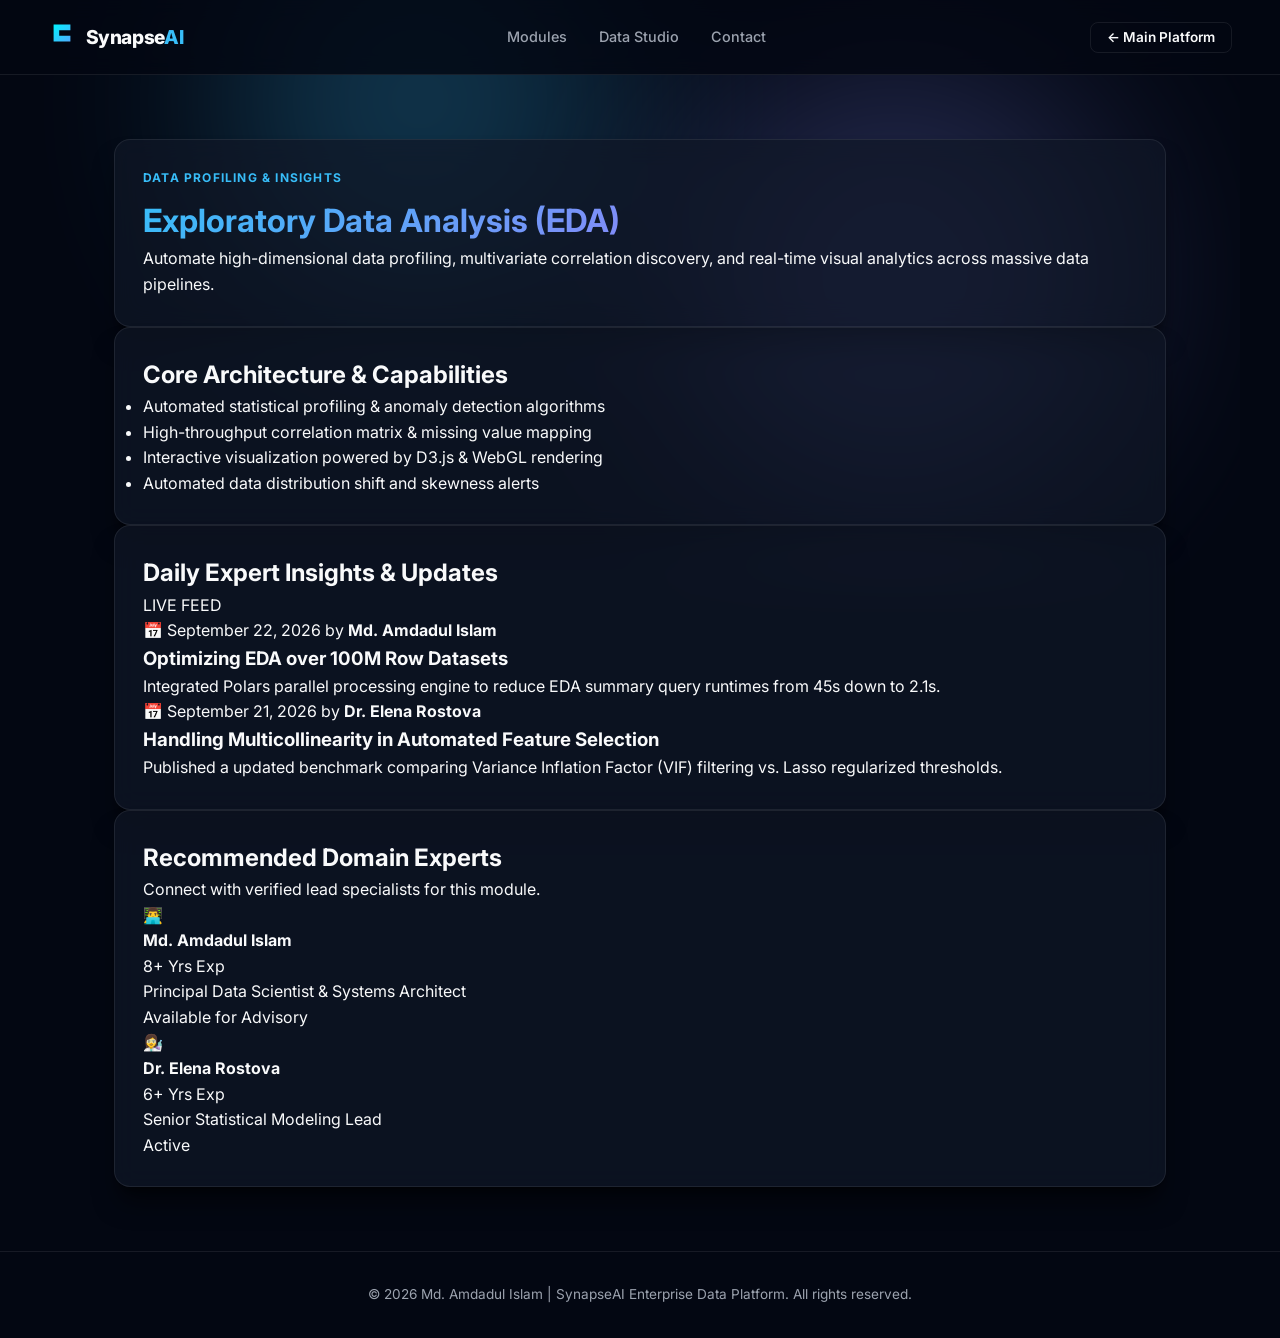
==== module-detail.html @ 93ac9bca "Update platform files and add module detail views" ====
<!DOCTYPE html>
<html lang="en">
<head>
    <meta charset="UTF-8">
    <meta name="viewport" content="width=device-width, initial-scale=1.0">
    <title>Data Science Module Details | SynapseAI</title>
    <link rel="stylesheet" href="style.css">
    <link rel="preconnect" href="https://fonts.googleapis.com">
    <link rel="preconnect" href="https://fonts.gstatic.com" crossorigin>
    <link href="https://fonts.googleapis.com/css2?family=Inter:wght@300;400;500;600;700;800&display=swap" rel="stylesheet">
</head>
<body data-theme="dark">

    <!-- Background Glow Effect -->
    <div class="bg-glow-container">
        <div class="glow-sphere glow-1"></div>
        <div class="glow-sphere glow-2"></div>
    </div>

    <!-- Navigation Header -->
    <header class="navbar">
        <div class="logo-container">
            <a href="index.html" style="text-decoration: none; color: inherit; display: flex; align-items: center; gap: 0.6rem;">
                <div class="logo-icon-wrapper">
                    <svg class="logo-icon" width="28" height="28" viewBox="0 0 100 100">
                        <path d="M20 20 H80 V40 H40 V60 H80 V80 H20 Z" fill="url(#logo-grad)"/>
                        <defs>
                            <linearGradient id="logo-grad" x1="0%" y1="0%" x2="100%" y2="100%">
                                <stop offset="0%" stop-color="#00f2fe" />
                                <stop offset="100%" stop-color="#4facfe" />
                            </linearGradient>
                        </defs>
                    </svg>
                </div>
                <span class="logo-text">Synapse<span class="logo-accent">AI</span></span>
            </a>
        </div>

        <nav class="nav-links">
            <a href="index.html#platform" class="nav-link">Modules</a>
            <a href="index.html#platform-dashboard" class="nav-link">Data Studio</a>
            <a href="index.html#contact" class="nav-link">Contact</a>
        </nav>

        <div class="nav-actions">
            <a href="index.html" class="btn secondary-btn" style="padding: 0.4rem 1rem; font-size: 0.85rem;">&larr; Main Platform</a>
        </div>
    </header>

    <!-- Main Module Container -->
    <main class="section detail-container">
        <!-- Module Header Banner -->
        <div class="card glass-panel module-header-card">
            <span class="section-tag" id="moduleCategory">DATA SCIENCE MODULE</span>
            <h1 id="moduleTitle" class="gradient-text">Module Title</h1>
            <p id="moduleOverview" class="module-lead-text">
                Loading module specifications...
            </p>
        </div>

        <div class="detail-layout-grid">
            <!-- Left Column: Key Features & Daily Updates -->
            <div class="left-content-stack">
                
                <!-- Features Card -->
                <div class="card glass-panel">
                    <h2 class="subcard-title">Core Architecture & Capabilities</h2>
                    <ul id="moduleCapabilities" class="capabilities-list">
                        <!-- Loaded dynamically -->
                    </ul>
                </div>

                <!-- Daily Expert Updates Card -->
                <div class="card glass-panel">
                    <div class="feed-header">
                        <h2 class="subcard-title">Daily Expert Insights & Updates</h2>
                        <span class="live-tag"><span class="status-dot green-pulse"></span> LIVE FEED</span>
                    </div>
                    <div id="updatesFeed" class="updates-feed-list">
                        <!-- Loaded dynamically -->
                    </div>
                </div>

            </div>

            <!-- Right Column: Recommended Experts -->
            <div class="right-content-stack">
                <div class="card glass-panel">
                    <h2 class="subcard-title">Recommended Domain Experts</h2>
                    <p class="expert-subtext">Connect with verified lead specialists for this module.</p>
                    
                    <div id="expertsList" class="experts-list">
                        <!-- Loaded dynamically -->
                    </div>
                </div>
            </div>
        </div>
    </main>

    <footer>
        <p>&copy; 2026 Md. Amdadul Islam | SynapseAI Enterprise Data Platform. All rights reserved.</p>
    </footer>

    <script>
        const moduleDatabase = {
            'eda': {
                title: 'Exploratory Data Analysis (EDA)',
                category: 'DATA PROFILING & INSIGHTS',
                overview: 'Automate high-dimensional data profiling, multivariate correlation discovery, and real-time visual analytics across massive data pipelines.',
                capabilities: [
                    'Automated statistical profiling & anomaly detection algorithms',
                    'High-throughput correlation matrix & missing value mapping',
                    'Interactive visualization powered by D3.js & WebGL rendering',
                    'Automated data distribution shift and skewness alerts'
                ],
                experts: [
                    {
                        name: 'Md. Amdadul Islam',
                        role: 'Principal Data Scientist & Systems Architect',
                        experience: '8+ Yrs Exp',
                        avatar: '👨‍💻',
                        status: 'Available for Advisory'
                    },
                    {
                        name: 'Dr. Elena Rostova',
                        role: 'Senior Statistical Modeling Lead',
                        experience: '6+ Yrs Exp',
                        avatar: '👩‍🔬',
                        status: 'Active'
                    }
                ],
                updates: [
                    {
                        date: 'September 22, 2026',
                        author: 'Md. Amdadul Islam',
                        title: 'Optimizing EDA over 100M Row Datasets',
                        content: 'Integrated Polars parallel processing engine to reduce EDA summary query runtimes from 45s down to 2.1s.'
                    },
                    {
                        date: 'September 21, 2026',
                        author: 'Dr. Elena Rostova',
                        title: 'Handling Multicollinearity in Automated Feature Selection',
                        content: 'Published a updated benchmark comparing Variance Inflation Factor (VIF) filtering vs. Lasso regularized thresholds.'
                    }
                ]
            },
            'feature-engineering': {
                title: 'Feature Engineering & Feature Store',
                category: 'DATA PIPELINES & FEATURE OPS',
                overview: 'Build, maintain, and serve standardized batch and streaming feature sets for consistent training and real-time model inference.',
                capabilities: [
                    'Low-latency real-time feature transformation pipelines',
                    'Feature Store versioning with point-in-time point lookup',
                    'Automated feature selection and mutual information scoring',
                    'Streaming aggregations using Apache Flink & Spark Streaming'
                ],
                experts: [
                    {
                        name: 'Md. Amdadul Islam',
                        role: 'Data Engineering & MLOps Architect',
                        experience: '8+ Yrs Exp',
                        avatar: '👨‍💻',
                        status: 'Available for Advisory'
                    },
                    {
                        name: 'Marcus Vance',
                        role: 'Feature Pipeline Specialist',
                        experience: '5+ Yrs Exp',
                        avatar: '⚙️',
                        status: 'Active'
                    }
                ],
                updates: [
                    {
                        date: 'September 22, 2026',
                        author: 'Marcus Vance',
                        title: 'Zero-Copy Feature Ingestion Strategy',
                        content: 'Deployed Apache Arrow streaming buffers to eliminate serialization overhead between Feature Store and PyTorch models.'
                    },
                    {
                        date: 'September 20, 2026',
                        author: 'Md. Amdadul Islam',
                        title: 'Automated Polynomial Feature Pruning',
                        content: 'Implemented entropy-based feature pruning to discard uninformative second-order feature interactions.'
                    }
                ]
            },
            'predictive-modeling': {
                title: 'Predictive Modeling & AutoML',
                category: 'MACHINE LEARNING & AI',
                overview: 'Train and fine-tune state-of-the-art Gradient Boosting machines, Neural Networks, and Time-Series forecasting models at scale.',
                capabilities: [
                    'Hyperparameter tuning using Bayesian Optimization',
                    'Ensemble blending (XGBoost, LightGBM, CatBoost & Neural Nets)',
                    'Automated time-series cross-validation and seasonality detection',
                    'Distributed GPU training cluster management'
                ],
                experts: [
                    {
                        name: 'Md. Amdadul Islam',
                        role: 'Lead AI Engineer',
                        experience: '8+ Yrs Exp',
                        avatar: '👨‍💻',
                        status: 'Available for Advisory'
                    },
                    {
                        name: 'Aisha Patel',
                        role: 'Deep Learning Researcher',
                        experience: '7+ Yrs Exp',
                        avatar: '👩‍💻',
                        status: 'Active'
                    }
                ],
                updates: [
                    {
                        date: 'September 22, 2026',
                        author: 'Aisha Patel',
                        title: 'Transformer Models for Financial Time-Series',
                        content: 'Benchmarked PatchTST against XGBoost for high-frequency price prediction; achieved 4.2% lower RMSE.'
                    },
                    {
                        date: 'September 19, 2026',
                        author: 'Md. Amdadul Islam',
                        title: 'Quantization Strategies for Edge Inference',
                        content: 'Reduced model memory footprint by 4x using INT8 quantization without sacrificing precision.'
                    }
                ]
            },
            'xai': {
                title: 'Explainable AI (XAI)',
                category: 'MODEL INTERPRETABILITY & GOVERNANCE',
                overview: 'Provide transparent visual explanations for complex AI decisions using SHAP values, LIME local explanations, and global feature impact graphs.',
                capabilities: [
                    'SHAP (SHapley Additive exPlanations) tree-based acceleration',
                    'LIME local surrogate models for black-box models',
                    'Fairness metrics, bias detection, and demographic parity reports',
                    'Executive-ready audit reports for model compliance'
                ],
                experts: [
                    {
                        name: 'Md. Amdadul Islam',
                        role: 'Responsible AI Lead',
                        experience: '8+ Yrs Exp',
                        avatar: '👨‍💻',
                        status: 'Available for Advisory'
                    },
                    {
                        name: 'Dr. Sarah Lin',
                        role: 'AI Ethics & Governance Specialist',
                        experience: '6+ Yrs Exp',
                        avatar: '👩‍🏫',
                        status: 'Active'
                    }
                ],
                updates: [
                    {
                        date: 'September 22, 2026',
                        author: 'Dr. Sarah Lin',
                        title: 'Compliance Audit Standards for Healthcare AI',
                        content: 'Released a framework for generating SHAP breakdown summaries required for clinical model approvals.'
                    },
                    {
                        date: 'September 18, 2026',
                        author: 'Md. Amdadul Islam',
                        title: 'Fast-SHAP Integration for Live Dashboards',
                        content: 'Pre-computed Shapley baseline distributions to speed up real-time explanation rendering under 15ms.'
                    }
                ]
            }
        };

        document.addEventListener('DOMContentLoaded', () => {
            const urlParams = new URLSearchParams(window.location.search);
            const key = urlParams.get('module') || 'eda';
            const data = moduleDatabase[key] || moduleDatabase['eda'];

            // Render Header Information
            document.getElementById('moduleCategory').textContent = data.category;
            document.getElementById('moduleTitle').textContent = data.title;
            document.getElementById('moduleOverview').textContent = data.overview;

            // Render Capabilities
            const capContainer = document.getElementById('moduleCapabilities');
            capContainer.innerHTML = data.capabilities.map(cap => `<li>${cap}</li>`).join('');

            // Render Experts
            const expertsContainer = document.getElementById('expertsList');
            expertsContainer.innerHTML = data.experts.map(exp => `
                <div class="expert-card">
                    <div class="expert-avatar">${exp.avatar}</div>
                    <div class="expert-info">
                        <div class="expert-name-row">
                            <h4>${exp.name}</h4>
                            <span class="exp-badge">${exp.experience}</span>
                        </div>
                        <p class="expert-role">${exp.role}</p>
                        <span class="expert-status">${exp.status}</span>
                    </div>
                </div>
            `).join('');

            // Render Daily Updates
            const updatesContainer = document.getElementById('updatesFeed');
            updatesContainer.innerHTML = data.updates.map(upd => `
                <div class="update-item">
                    <div class="update-meta">
                        <span class="update-date">📅 ${upd.date}</span>
                        <span class="update-author">by <strong>${upd.author}</strong></span>
                    </div>
                    <h3 class="update-title">${upd.title}</h3>
                    <p class="update-content">${upd.content}</p>
                </div>
            `).join('');
        });
    </script>
</body>
</html>
---- style.css ----
:root {
    --bg-color: #030712;
    --text-color: #f9fafb;
    --card-bg: rgba(17, 24, 39, 0.7);
    --card-border: rgba(255, 255, 255, 0.08);
    --accent-color: #38bdf8;
    --accent-gradient: linear-gradient(135deg, #38bdf8 0%, #818cf8 50%, #c084fc 100%);
    --accent-hover: #0284c7;
    --subtext-color: #9ca3af;
    --shadow: 0 20px 25px -5px rgba(0, 0, 0, 0.5), 0 8px 10px -6px rgba(0, 0, 0, 0.5);
}

[data-theme="light"] {
    --bg-color: #f8fafc;
    --text-color: #0f172a;
    --card-bg: rgba(255, 255, 255, 0.85);
    --card-border: rgba(0, 0, 0, 0.08);
    --accent-color: #0284c7;
    --accent-gradient: linear-gradient(135deg, #0284c7 0%, #4f46e5 100%);
    --accent-hover: #0369a1;
    --subtext-color: #64748b;
    --shadow: 0 10px 25px -5px rgba(0, 0, 0, 0.08);
}

* { box-sizing: border-box; margin: 0; padding: 0; transition: background-color 0.25s ease, color 0.25s ease, border-color 0.25s ease; }

body {
    font-family: 'Inter', -apple-system, BlinkMacSystemFont, sans-serif;
    background-color: var(--bg-color);
    color: var(--text-color);
    line-height: 1.6;
    overflow-x: hidden;
    position: relative;
}

/* Background Glow Effect */
.bg-glow-container {
    position: absolute;
    top: 0;
    left: 50%;
    transform: translateX(-50%);
    width: 100%;
    max-width: 1200px;
    height: 600px;
    overflow: hidden;
    z-index: -1;
    pointer-events: none;
}

.glow-sphere {
    position: absolute;
    border-radius: 50%;
    filter: blur(100px);
    opacity: 0.25;
}

.glow-1 {
    width: 400px;
    height: 400px;
    background: #38bdf8;
    top: -100px;
    left: 15%;
}

.glow-2 {
    width: 450px;
    height: 450px;
    background: #818cf8;
    top: 50px;
    right: 10%;
}

/* Glassmorphism Panel */
.glass-panel {
    background: var(--card-bg);
    backdrop-filter: blur(12px);
    -webkit-backdrop-filter: blur(12px);
    border: 1px solid var(--card-border);
    border-radius: 16px;
    box-shadow: var(--shadow);
}

/* Banner */
.notification-banner {
    background: linear-gradient(90deg, #0f172a, #1e1b4b);
    border-bottom: 1px solid var(--card-border);
    color: #ffffff;
    padding: 0.6rem 1.5rem;
    font-size: 0.85rem;
    display: flex;
    align-items: center;
    justify-content: center;
    position: relative;
}

.banner-content { display: flex; align-items: center; gap: 0.75rem; flex-wrap: wrap; }
.pulse-badge { background: #38bdf8; color: #000; font-size: 0.65rem; font-weight: 700; padding: 0.15rem 0.5rem; border-radius: 20px; }
.banner-link { color: #38bdf8; font-weight: 600; text-decoration: none; }
.banner-link:hover { text-decoration: underline; }
.banner-close { position: absolute; right: 1rem; background: none; border: none; color: #fff; font-size: 1.25rem; cursor: pointer; }

/* Navbar */
.navbar {
    display: flex; justify-content: space-between; align-items: center;
    padding: 1.2rem 3rem; background: rgba(3, 7, 18, 0.8);
    backdrop-filter: blur(10px);
    border-bottom: 1px solid var(--card-border);
    position: sticky; top: 0; z-index: 1000;
}

.logo-container { display: flex; align-items: center; gap: 0.6rem; }
.logo-text { font-size: 1.2rem; font-weight: 800; letter-spacing: -0.02em; }
.logo-accent { color: #38bdf8; }
.nav-links { display: flex; gap: 2rem; }
.nav-link { color: var(--subtext-color); text-decoration: none; font-weight: 500; font-size: 0.9rem; }
.nav-link:hover { color: var(--text-color); }

.theme-btn { background: none; border: none; font-size: 1.2rem; cursor: pointer; }
.hamburger { display: none; flex-direction: column; gap: 4px; background: none; border: none; cursor: pointer; }
.hamburger span { width: 22px; height: 2px; background: var(--text-color); }

/* Hero Section */
.hero { padding: 4.5rem 1.5rem 3rem; text-align: center; max-width: 900px; margin: 0 auto; }

.hero-badge {
    display: inline-flex;
    align-items: center;
    gap: 0.5rem;
    padding: 0.35rem 1rem;
    border-radius: 30px;
    background: rgba(56, 189, 248, 0.1);
    border: 1px solid rgba(56, 189, 248, 0.2);
    color: #38bdf8;
    font-size: 0.8rem;
    font-weight: 600;
    margin-bottom: 1.5rem;
}

.hero-badge-dot { width: 6px; height: 6px; background: #38bdf8; border-radius: 50%; display: inline-block; }

.hero-title { font-size: 3rem; font-weight: 800; line-height: 1.15; letter-spacing: -0.03em; margin-bottom: 1.2rem; }
.gradient-text { background: var(--accent-gradient); -webkit-background-clip: text; -webkit-text-fill-color: transparent; }

.subtitle { color: var(--subtext-color); font-size: 1.05rem; max-width: 680px; margin: 0 auto 2rem; }

.hero-btns { display: flex; justify-content: center; gap: 1rem; margin-bottom: 2.5rem; }

/* Buttons */
.btn { padding: 0.75rem 1.75rem; border-radius: 8px; font-size: 0.9rem; font-weight: 600; text-decoration: none; cursor: pointer; border: none; }
.primary-btn { background: var(--text-color); color: var(--bg-color); }
.btn-glow { background: var(--accent-gradient); color: #ffffff; box-shadow: 0 0 20px rgba(56, 189, 248, 0.3); }
.btn-glow:hover { box-shadow: 0 0 30px rgba(56, 189, 248, 0.5); }
.secondary-btn { background: transparent; color: var(--text-color); border: 1px solid var(--card-border); }

/* Metrics Dashboard & Command Center */
.metrics-dashboard {
    padding: 1.75rem;
    border-radius: 20px;
    margin-top: 1.5rem;
    text-align: left;
    position: relative;
    overflow: hidden;
}

.dashboard-header {
    display: flex;
    justify-content: space-between;
    align-items: center;
    margin-bottom: 1.25rem;
    padding-bottom: 0.75rem;
    border-bottom: 1px solid var(--card-border);
}

.status-indicator {
    display: flex;
    align-items: center;
    gap: 0.5rem;
    font-size: 0.85rem;
    color: var(--subtext-color);
}

.status-dot { width: 8px; height: 8px; border-radius: 50%; }

.green-pulse {
    background: #10b981;
    box-shadow: 0 0 10px #10b981;
    animation: statusPulse 2s infinite;
}

@keyframes statusPulse {
    0% { opacity: 1; }
    50% { opacity: 0.4; }
    100% { opacity: 1; }
}

.header-badge {
    background: rgba(255, 255, 255, 0.05);
    border: 1px solid var(--card-border);
    padding: 0.2rem 0.6rem;
    border-radius: 6px;
    font-size: 0.75rem;
    color: #38bdf8;
    font-weight: 600;
}

/* Stats Grid */
.dashboard-stats-grid {
    display: grid;
    grid-template-columns: repeat(auto-fit, minmax(180px, 1fr));
    gap: 1rem;
    margin-bottom: 1.5rem;
}

.stat-card {
    background: rgba(0, 0, 0, 0.25);
    border: 1px solid var(--card-border);
    padding: 1rem;
    border-radius: 12px;
    display: flex;
    flex-direction: column;
}

.stat-label {
    font-size: 0.75rem;
    color: var(--subtext-color);
    text-transform: uppercase;
    letter-spacing: 0.05em;
}

.stat-value {
    font-size: 1.5rem;
    font-weight: 800;
    margin: 0.2rem 0;
}

.stat-sub { font-size: 0.75rem; color: var(--subtext-color); }
.text-green { color: #10b981; }

/* Command Bar */
.command-bar-wrapper {
    display: flex;
    flex-direction: column;
    gap: 0.8rem;
}

.command-input-container {
    display: flex;
    align-items: center;
    background: rgba(0, 0, 0, 0.4);
    border: 1px solid var(--card-border);
    border-radius: 12px;
    padding: 0.4rem 0.8rem;
    gap: 0.75rem;
}

.command-input-container:focus-within {
    border-color: #38bdf8;
    box-shadow: 0 0 15px rgba(56, 189, 248, 0.2);
}

.command-icon { font-size: 1.1rem; }

.command-input-container input {
    flex: 1;
    background: transparent;
    border: none;
    outline: none;
    color: var(--text-color);
    font-size: 0.9rem;
}

.command-mic {
    background: transparent;
    border: none;
    cursor: pointer;
    font-size: 1rem;
    color: var(--subtext-color);
}

.command-btn {
    padding: 0.45rem 1.1rem;
    border-radius: 8px;
    font-weight: 600;
    font-size: 0.85rem;
    border: none;
    cursor: pointer;
}

.quick-tags {
    display: flex;
    align-items: center;
    gap: 0.5rem;
    flex-wrap: wrap;
}

.tag-label {
    color: var(--subtext-color);
    font-size: 0.75rem;
}

.quick-action-btn {
    background: rgba(255, 255, 255, 0.04);
    border: 1px solid var(--card-border);
    color: var(--text-color);
    padding: 0.3rem 0.7rem;
    border-radius: 8px;
    font-size: 0.78rem;
    cursor: pointer;
    transition: all 0.2s ease;
}

.quick-action-btn:hover {
    border-color: #38bdf8;
    color: #38bdf8;
    background: rgba(56, 189, 248, 0.1);
}

.ai-response-box { margin-top: 1rem; font-size: 0.9rem; }

/* Grid Sections */
.section { max-width: 1100px; margin: 0 auto; padding: 4rem 1.5rem; }
.section-header { text-align: center; margin-bottom: 3rem; }
.section-tag { font-size: 0.75rem; font-weight: 700; color: #38bdf8; letter-spacing: 0.1em; display: block; margin-bottom: 0.5rem; }
.section-header h2 { font-size: 2rem; font-weight: 700; }

.grid { display: grid; grid-template-columns: repeat(auto-fit, minmax(240px, 1fr)); gap: 1.5rem; }

.card { padding: 1.75rem; transition: transform 0.25s ease, border-color 0.25s ease; }
.card:hover { transform: translateY(-4px); border-color: rgba(56, 189, 248, 0.3); }

.card-icon-box { font-size: 2rem; margin-bottom: 1rem; }
.platform-card h3 { font-size: 1.1rem; font-weight: 600; margin-bottom: 0.5rem; }
.platform-card p { font-size: 0.88rem; color: var(--subtext-color); margin-bottom: 1.2rem; }
.card-link { font-size: 0.85rem; color: #38bdf8; font-weight: 600; text-decoration: none; }

/* Skills & Form */
.skills-container { display: flex; flex-wrap: wrap; justify-content: center; gap: 0.75rem; }
.skill-chip {
    background: var(--card-bg); border: 1px solid var(--card-border);
    color: var(--text-color); padding: 0.6rem 1.25rem; border-radius: 30px; text-decoration: none; font-size: 0.88rem;
}
.skill-chip:hover { border-color: #38bdf8; color: #38bdf8; }

.small-contact-section { max-width: 650px; }
.form-subtitle { color: var(--subtext-color); font-size: 0.9rem; margin-bottom: 1.5rem; }
.form-row { display: flex; gap: 1rem; }
.flex-1 { flex: 1; }
.form-group { margin-bottom: 1rem; display: flex; flex-direction: column; }
.form-group label { font-size: 0.85rem; margin-bottom: 0.3rem; font-weight: 500; }
.form-group input, .form-group textarea {
    padding: 0.7rem; border: 1px solid var(--card-border); border-radius: 8px; background: rgba(0, 0, 0, 0.2); color: var(--text-color); outline: none;
}
.form-group input:focus, .form-group textarea:focus { border-color: #38bdf8; }

.small-btn { width: 100%; margin-top: 0.5rem; }
.error-message { color: #f43f5e; font-size: 0.8rem; margin-top: 0.2rem; }
.success-message { color: #10b981; margin-top: 1rem; font-weight: 600; font-size: 0.9rem; text-align: center; }

footer { text-align: center; padding: 2rem; border-top: 1px solid var(--card-border); color: var(--subtext-color); font-size: 0.85rem; }

@media (max-width: 768px) {
    .navbar { padding: 1rem 1.5rem; }
    .hero-title { font-size: 2.2rem; }
    .hamburger { display: flex; }
    .nav-links { display: none; position: absolute; top: 100%; left: 0; right: 0; background: var(--bg-color); flex-direction: column; padding: 1.5rem; border-bottom: 1px solid var(--card-border); }
    .nav-links.active { display: flex; }
    .form-row { flex-direction: column; gap: 0; }
}
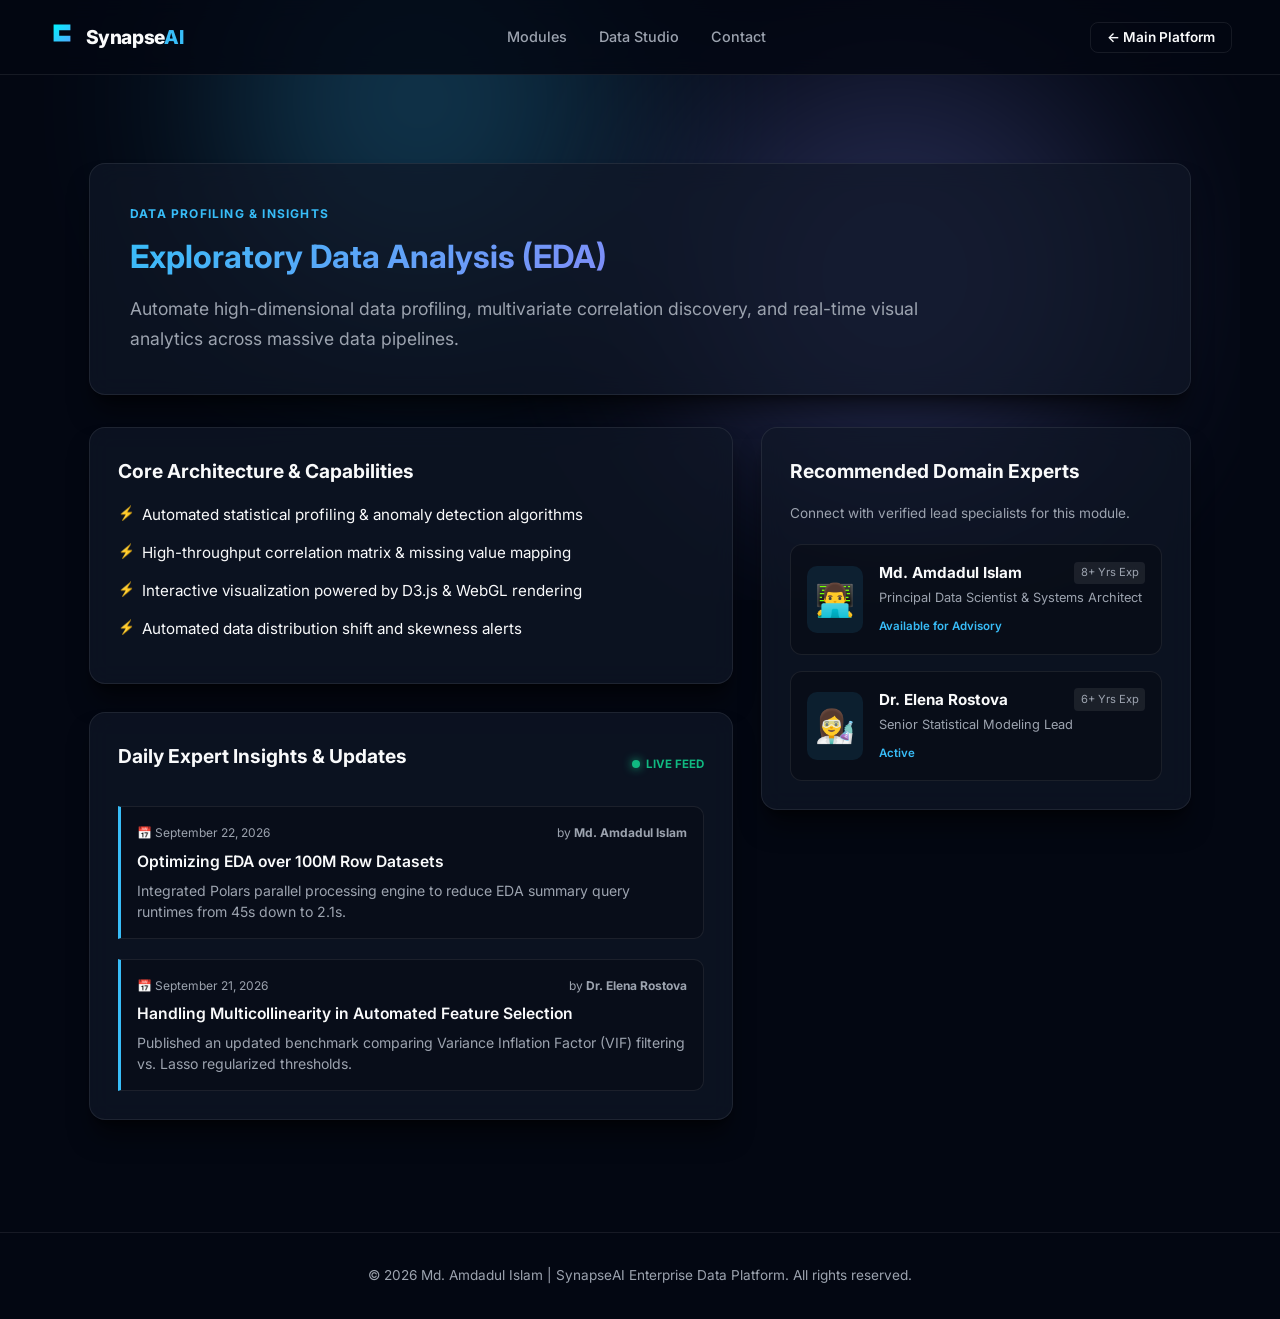
==== commit 9be414eb: "Add dynamic skill registration page, module detail pages with expert recommendations, and live updat" ====
--- a/module-detail.html
+++ b/module-detail.html
@@ -65,9 +65,7 @@
                 <!-- Features Card -->
                 <div class="card glass-panel">
                     <h2 class="subcard-title">Core Architecture & Capabilities</h2>
-                    <ul id="moduleCapabilities" class="capabilities-list">
-                        <!-- Loaded dynamically -->
-                    </ul>
+                    <ul id="moduleCapabilities" class="capabilities-list"></ul>
                 </div>
 
                 <!-- Daily Expert Updates Card -->
@@ -76,9 +74,7 @@
                         <h2 class="subcard-title">Daily Expert Insights & Updates</h2>
                         <span class="live-tag"><span class="status-dot green-pulse"></span> LIVE FEED</span>
                     </div>
-                    <div id="updatesFeed" class="updates-feed-list">
-                        <!-- Loaded dynamically -->
-                    </div>
+                    <div id="updatesFeed" class="updates-feed-list"></div>
                 </div>
 
             </div>
@@ -88,10 +84,7 @@
                 <div class="card glass-panel">
                     <h2 class="subcard-title">Recommended Domain Experts</h2>
                     <p class="expert-subtext">Connect with verified lead specialists for this module.</p>
-                    
-                    <div id="expertsList" class="experts-list">
-                        <!-- Loaded dynamically -->
-                    </div>
+                    <div id="expertsList" class="experts-list"></div>
                 </div>
             </div>
         </div>
@@ -114,34 +107,12 @@
                     'Automated data distribution shift and skewness alerts'
                 ],
                 experts: [
-                    {
-                        name: 'Md. Amdadul Islam',
-                        role: 'Principal Data Scientist & Systems Architect',
-                        experience: '8+ Yrs Exp',
-                        avatar: '👨‍💻',
-                        status: 'Available for Advisory'
-                    },
-                    {
-                        name: 'Dr. Elena Rostova',
-                        role: 'Senior Statistical Modeling Lead',
-                        experience: '6+ Yrs Exp',
-                        avatar: '👩‍🔬',
-                        status: 'Active'
-                    }
-                ],
-                updates: [
-                    {
-                        date: 'September 22, 2026',
-                        author: 'Md. Amdadul Islam',
-                        title: 'Optimizing EDA over 100M Row Datasets',
-                        content: 'Integrated Polars parallel processing engine to reduce EDA summary query runtimes from 45s down to 2.1s.'
-                    },
-                    {
-                        date: 'September 21, 2026',
-                        author: 'Dr. Elena Rostova',
-                        title: 'Handling Multicollinearity in Automated Feature Selection',
-                        content: 'Published a updated benchmark comparing Variance Inflation Factor (VIF) filtering vs. Lasso regularized thresholds.'
-                    }
+                    { name: 'Md. Amdadul Islam', role: 'Principal Data Scientist & Systems Architect', experience: '8+ Yrs Exp', avatar: '👨‍💻', status: 'Available for Advisory' },
+                    { name: 'Dr. Elena Rostova', role: 'Senior Statistical Modeling Lead', experience: '6+ Yrs Exp', avatar: '👩‍🔬', status: 'Active' }
+                ],
+                updates: [
+                    { date: 'September 22, 2026', author: 'Md. Amdadul Islam', title: 'Optimizing EDA over 100M Row Datasets', content: 'Integrated Polars parallel processing engine to reduce EDA summary query runtimes from 45s down to 2.1s.' },
+                    { date: 'September 21, 2026', author: 'Dr. Elena Rostova', title: 'Handling Multicollinearity in Automated Feature Selection', content: 'Published an updated benchmark comparing Variance Inflation Factor (VIF) filtering vs. Lasso regularized thresholds.' }
                 ]
             },
             'feature-engineering': {
@@ -155,34 +126,12 @@
                     'Streaming aggregations using Apache Flink & Spark Streaming'
                 ],
                 experts: [
-                    {
-                        name: 'Md. Amdadul Islam',
-                        role: 'Data Engineering & MLOps Architect',
-                        experience: '8+ Yrs Exp',
-                        avatar: '👨‍💻',
-                        status: 'Available for Advisory'
-                    },
-                    {
-                        name: 'Marcus Vance',
-                        role: 'Feature Pipeline Specialist',
-                        experience: '5+ Yrs Exp',
-                        avatar: '⚙️',
-                        status: 'Active'
-                    }
-                ],
-                updates: [
-                    {
-                        date: 'September 22, 2026',
-                        author: 'Marcus Vance',
-                        title: 'Zero-Copy Feature Ingestion Strategy',
-                        content: 'Deployed Apache Arrow streaming buffers to eliminate serialization overhead between Feature Store and PyTorch models.'
-                    },
-                    {
-                        date: 'September 20, 2026',
-                        author: 'Md. Amdadul Islam',
-                        title: 'Automated Polynomial Feature Pruning',
-                        content: 'Implemented entropy-based feature pruning to discard uninformative second-order feature interactions.'
-                    }
+                    { name: 'Md. Amdadul Islam', role: 'Data Engineering & MLOps Architect', experience: '8+ Yrs Exp', avatar: '👨‍💻', status: 'Available for Advisory' },
+                    { name: 'Marcus Vance', role: 'Feature Pipeline Specialist', experience: '5+ Yrs Exp', avatar: '⚙️', status: 'Active' }
+                ],
+                updates: [
+                    { date: 'September 22, 2026', author: 'Marcus Vance', title: 'Zero-Copy Feature Ingestion Strategy', content: 'Deployed Apache Arrow streaming buffers to eliminate serialization overhead between Feature Store and PyTorch models.' },
+                    { date: 'September 20, 2026', author: 'Md. Amdadul Islam', title: 'Automated Polynomial Feature Pruning', content: 'Implemented entropy-based feature pruning to discard uninformative second-order feature interactions.' }
                 ]
             },
             'predictive-modeling': {
@@ -196,34 +145,12 @@
                     'Distributed GPU training cluster management'
                 ],
                 experts: [
-                    {
-                        name: 'Md. Amdadul Islam',
-                        role: 'Lead AI Engineer',
-                        experience: '8+ Yrs Exp',
-                        avatar: '👨‍💻',
-                        status: 'Available for Advisory'
-                    },
-                    {
-                        name: 'Aisha Patel',
-                        role: 'Deep Learning Researcher',
-                        experience: '7+ Yrs Exp',
-                        avatar: '👩‍💻',
-                        status: 'Active'
-                    }
-                ],
-                updates: [
-                    {
-                        date: 'September 22, 2026',
-                        author: 'Aisha Patel',
-                        title: 'Transformer Models for Financial Time-Series',
-                        content: 'Benchmarked PatchTST against XGBoost for high-frequency price prediction; achieved 4.2% lower RMSE.'
-                    },
-                    {
-                        date: 'September 19, 2026',
-                        author: 'Md. Amdadul Islam',
-                        title: 'Quantization Strategies for Edge Inference',
-                        content: 'Reduced model memory footprint by 4x using INT8 quantization without sacrificing precision.'
-                    }
+                    { name: 'Md. Amdadul Islam', role: 'Lead AI Engineer', experience: '8+ Yrs Exp', avatar: '👨‍💻', status: 'Available for Advisory' },
+                    { name: 'Aisha Patel', role: 'Deep Learning Researcher', experience: '7+ Yrs Exp', avatar: '👩‍💻', status: 'Active' }
+                ],
+                updates: [
+                    { date: 'September 22, 2026', author: 'Aisha Patel', title: 'Transformer Models for Financial Time-Series', content: 'Benchmarked PatchTST against XGBoost for high-frequency price prediction; achieved 4.2% lower RMSE.' },
+                    { date: 'September 19, 2026', author: 'Md. Amdadul Islam', title: 'Quantization Strategies for Edge Inference', content: 'Reduced model memory footprint by 4x using INT8 quantization without sacrificing precision.' }
                 ]
             },
             'xai': {
@@ -237,34 +164,12 @@
                     'Executive-ready audit reports for model compliance'
                 ],
                 experts: [
-                    {
-                        name: 'Md. Amdadul Islam',
-                        role: 'Responsible AI Lead',
-                        experience: '8+ Yrs Exp',
-                        avatar: '👨‍💻',
-                        status: 'Available for Advisory'
-                    },
-                    {
-                        name: 'Dr. Sarah Lin',
-                        role: 'AI Ethics & Governance Specialist',
-                        experience: '6+ Yrs Exp',
-                        avatar: '👩‍🏫',
-                        status: 'Active'
-                    }
-                ],
-                updates: [
-                    {
-                        date: 'September 22, 2026',
-                        author: 'Dr. Sarah Lin',
-                        title: 'Compliance Audit Standards for Healthcare AI',
-                        content: 'Released a framework for generating SHAP breakdown summaries required for clinical model approvals.'
-                    },
-                    {
-                        date: 'September 18, 2026',
-                        author: 'Md. Amdadul Islam',
-                        title: 'Fast-SHAP Integration for Live Dashboards',
-                        content: 'Pre-computed Shapley baseline distributions to speed up real-time explanation rendering under 15ms.'
-                    }
+                    { name: 'Md. Amdadul Islam', role: 'Responsible AI Lead', experience: '8+ Yrs Exp', avatar: '👨‍💻', status: 'Available for Advisory' },
+                    { name: 'Dr. Sarah Lin', role: 'AI Ethics & Governance Specialist', experience: '6+ Yrs Exp', avatar: '👩‍🏫', status: 'Active' }
+                ],
+                updates: [
+                    { date: 'September 22, 2026', author: 'Dr. Sarah Lin', title: 'Compliance Audit Standards for Healthcare AI', content: 'Released a framework for generating SHAP breakdown summaries required for clinical model approvals.' },
+                    { date: 'September 18, 2026', author: 'Md. Amdadul Islam', title: 'Fast-SHAP Integration for Live Dashboards', content: 'Pre-computed Shapley baseline distributions to speed up real-time explanation rendering under 15ms.' }
                 ]
             }
         };
@@ -274,16 +179,13 @@
             const key = urlParams.get('module') || 'eda';
             const data = moduleDatabase[key] || moduleDatabase['eda'];
 
-            // Render Header Information
             document.getElementById('moduleCategory').textContent = data.category;
             document.getElementById('moduleTitle').textContent = data.title;
             document.getElementById('moduleOverview').textContent = data.overview;
 
-            // Render Capabilities
             const capContainer = document.getElementById('moduleCapabilities');
             capContainer.innerHTML = data.capabilities.map(cap => `<li>${cap}</li>`).join('');
 
-            // Render Experts
             const expertsContainer = document.getElementById('expertsList');
             expertsContainer.innerHTML = data.experts.map(exp => `
                 <div class="expert-card">
@@ -299,7 +201,6 @@
                 </div>
             `).join('');
 
-            // Render Daily Updates
             const updatesContainer = document.getElementById('updatesFeed');
             updatesContainer.innerHTML = data.updates.map(upd => `
                 <div class="update-item">
--- a/style.css
+++ b/style.css
@@ -54,21 +54,8 @@
     opacity: 0.25;
 }
 
-.glow-1 {
-    width: 400px;
-    height: 400px;
-    background: #38bdf8;
-    top: -100px;
-    left: 15%;
-}
-
-.glow-2 {
-    width: 450px;
-    height: 450px;
-    background: #818cf8;
-    top: 50px;
-    right: 10%;
-}
+.glow-1 { width: 400px; height: 400px; background: #38bdf8; top: -100px; left: 15%; }
+.glow-2 { width: 450px; height: 450px; background: #818cf8; top: 50px; right: 10%; }
 
 /* Glassmorphism Panel */
 .glass-panel {
@@ -121,28 +108,16 @@
 
 /* Hero Section */
 .hero { padding: 4.5rem 1.5rem 3rem; text-align: center; max-width: 900px; margin: 0 auto; }
-
 .hero-badge {
-    display: inline-flex;
-    align-items: center;
-    gap: 0.5rem;
-    padding: 0.35rem 1rem;
-    border-radius: 30px;
-    background: rgba(56, 189, 248, 0.1);
-    border: 1px solid rgba(56, 189, 248, 0.2);
-    color: #38bdf8;
-    font-size: 0.8rem;
-    font-weight: 600;
-    margin-bottom: 1.5rem;
-}
-
+    display: inline-flex; align-items: center; gap: 0.5rem;
+    padding: 0.35rem 1rem; border-radius: 30px;
+    background: rgba(56, 189, 248, 0.1); border: 1px solid rgba(56, 189, 248, 0.2);
+    color: #38bdf8; font-size: 0.8rem; font-weight: 600; margin-bottom: 1.5rem;
+}
 .hero-badge-dot { width: 6px; height: 6px; background: #38bdf8; border-radius: 50%; display: inline-block; }
-
 .hero-title { font-size: 3rem; font-weight: 800; line-height: 1.15; letter-spacing: -0.03em; margin-bottom: 1.2rem; }
 .gradient-text { background: var(--accent-gradient); -webkit-background-clip: text; -webkit-text-fill-color: transparent; }
-
 .subtitle { color: var(--subtext-color); font-size: 1.05rem; max-width: 680px; margin: 0 auto 2rem; }
-
 .hero-btns { display: flex; justify-content: center; gap: 1rem; margin-bottom: 2.5rem; }
 
 /* Buttons */
@@ -153,39 +128,11 @@
 .secondary-btn { background: transparent; color: var(--text-color); border: 1px solid var(--card-border); }
 
 /* Metrics Dashboard & Command Center */
-.metrics-dashboard {
-    padding: 1.75rem;
-    border-radius: 20px;
-    margin-top: 1.5rem;
-    text-align: left;
-    position: relative;
-    overflow: hidden;
-}
-
-.dashboard-header {
-    display: flex;
-    justify-content: space-between;
-    align-items: center;
-    margin-bottom: 1.25rem;
-    padding-bottom: 0.75rem;
-    border-bottom: 1px solid var(--card-border);
-}
-
-.status-indicator {
-    display: flex;
-    align-items: center;
-    gap: 0.5rem;
-    font-size: 0.85rem;
-    color: var(--subtext-color);
-}
-
+.metrics-dashboard { padding: 1.75rem; border-radius: 20px; margin-top: 1.5rem; text-align: left; position: relative; overflow: hidden; }
+.dashboard-header { display: flex; justify-content: space-between; align-items: center; margin-bottom: 1.25rem; padding-bottom: 0.75rem; border-bottom: 1px solid var(--card-border); }
+.status-indicator { display: flex; align-items: center; gap: 0.5rem; font-size: 0.85rem; color: var(--subtext-color); }
 .status-dot { width: 8px; height: 8px; border-radius: 50%; }
-
-.green-pulse {
-    background: #10b981;
-    box-shadow: 0 0 10px #10b981;
-    animation: statusPulse 2s infinite;
-}
+.green-pulse { background: #10b981; box-shadow: 0 0 10px #10b981; animation: statusPulse 2s infinite; }
 
 @keyframes statusPulse {
     0% { opacity: 1; }
@@ -193,128 +140,27 @@
     100% { opacity: 1; }
 }
 
-.header-badge {
-    background: rgba(255, 255, 255, 0.05);
-    border: 1px solid var(--card-border);
-    padding: 0.2rem 0.6rem;
-    border-radius: 6px;
-    font-size: 0.75rem;
-    color: #38bdf8;
-    font-weight: 600;
-}
-
-/* Stats Grid */
-.dashboard-stats-grid {
-    display: grid;
-    grid-template-columns: repeat(auto-fit, minmax(180px, 1fr));
-    gap: 1rem;
-    margin-bottom: 1.5rem;
-}
-
-.stat-card {
-    background: rgba(0, 0, 0, 0.25);
-    border: 1px solid var(--card-border);
-    padding: 1rem;
-    border-radius: 12px;
-    display: flex;
-    flex-direction: column;
-}
-
-.stat-label {
-    font-size: 0.75rem;
-    color: var(--subtext-color);
-    text-transform: uppercase;
-    letter-spacing: 0.05em;
-}
-
-.stat-value {
-    font-size: 1.5rem;
-    font-weight: 800;
-    margin: 0.2rem 0;
-}
-
+.header-badge { background: rgba(255, 255, 255, 0.05); border: 1px solid var(--card-border); padding: 0.2rem 0.6rem; border-radius: 6px; font-size: 0.75rem; color: #38bdf8; font-weight: 600; }
+.dashboard-stats-grid { display: grid; grid-template-columns: repeat(auto-fit, minmax(180px, 1fr)); gap: 1rem; margin-bottom: 1.5rem; }
+.stat-card { background: rgba(0, 0, 0, 0.25); border: 1px solid var(--card-border); padding: 1rem; border-radius: 12px; display: flex; flex-direction: column; }
+.stat-label { font-size: 0.75rem; color: var(--subtext-color); text-transform: uppercase; letter-spacing: 0.05em; }
+.stat-value { font-size: 1.5rem; font-weight: 800; margin: 0.2rem 0; }
 .stat-sub { font-size: 0.75rem; color: var(--subtext-color); }
 .text-green { color: #10b981; }
 
 /* Command Bar */
-.command-bar-wrapper {
-    display: flex;
-    flex-direction: column;
-    gap: 0.8rem;
-}
-
-.command-input-container {
-    display: flex;
-    align-items: center;
-    background: rgba(0, 0, 0, 0.4);
-    border: 1px solid var(--card-border);
-    border-radius: 12px;
-    padding: 0.4rem 0.8rem;
-    gap: 0.75rem;
-}
-
-.command-input-container:focus-within {
-    border-color: #38bdf8;
-    box-shadow: 0 0 15px rgba(56, 189, 248, 0.2);
-}
-
+.command-bar-wrapper { display: flex; flex-direction: column; gap: 0.8rem; }
+.command-input-container { display: flex; align-items: center; background: rgba(0, 0, 0, 0.4); border: 1px solid var(--card-border); border-radius: 12px; padding: 0.4rem 0.8rem; gap: 0.75rem; }
+.command-input-container:focus-within { border-color: #38bdf8; box-shadow: 0 0 15px rgba(56, 189, 248, 0.2); }
 .command-icon { font-size: 1.1rem; }
-
-.command-input-container input {
-    flex: 1;
-    background: transparent;
-    border: none;
-    outline: none;
-    color: var(--text-color);
-    font-size: 0.9rem;
-}
-
-.command-mic {
-    background: transparent;
-    border: none;
-    cursor: pointer;
-    font-size: 1rem;
-    color: var(--subtext-color);
-}
-
-.command-btn {
-    padding: 0.45rem 1.1rem;
-    border-radius: 8px;
-    font-weight: 600;
-    font-size: 0.85rem;
-    border: none;
-    cursor: pointer;
-}
-
-.quick-tags {
-    display: flex;
-    align-items: center;
-    gap: 0.5rem;
-    flex-wrap: wrap;
-}
-
-.tag-label {
-    color: var(--subtext-color);
-    font-size: 0.75rem;
-}
-
-.quick-action-btn {
-    background: rgba(255, 255, 255, 0.04);
-    border: 1px solid var(--card-border);
-    color: var(--text-color);
-    padding: 0.3rem 0.7rem;
-    border-radius: 8px;
-    font-size: 0.78rem;
-    cursor: pointer;
-    transition: all 0.2s ease;
-}
-
-.quick-action-btn:hover {
-    border-color: #38bdf8;
-    color: #38bdf8;
-    background: rgba(56, 189, 248, 0.1);
-}
-
+.command-input-container input { flex: 1; background: transparent; border: none; outline: none; color: var(--text-color); font-size: 0.9rem; }
+.command-mic { background: transparent; border: none; cursor: pointer; font-size: 1rem; color: var(--subtext-color); }
+.command-btn { padding: 0.45rem 1.1rem; border-radius: 8px; font-weight: 600; font-size: 0.85rem; border: none; cursor: pointer; }
+
+.quick-tags { display: flex; align-items: center; gap: 0.5rem; flex-wrap: wrap; }
+.tag-label { color: var(--subtext-color); font-size: 0.75rem; }
+.quick-action-btn { background: rgba(255, 255, 255, 0.04); border: 1px solid var(--card-border); color: var(--text-color); padding: 0.3rem 0.7rem; border-radius: 8px; font-size: 0.78rem; cursor: pointer; transition: all 0.2s ease; }
+.quick-action-btn:hover { border-color: #38bdf8; color: #38bdf8; background: rgba(56, 189, 248, 0.1); }
 .ai-response-box { margin-top: 1rem; font-size: 0.9rem; }
 
 /* Grid Sections */
@@ -322,12 +168,9 @@
 .section-header { text-align: center; margin-bottom: 3rem; }
 .section-tag { font-size: 0.75rem; font-weight: 700; color: #38bdf8; letter-spacing: 0.1em; display: block; margin-bottom: 0.5rem; }
 .section-header h2 { font-size: 2rem; font-weight: 700; }
-
 .grid { display: grid; grid-template-columns: repeat(auto-fit, minmax(240px, 1fr)); gap: 1.5rem; }
-
 .card { padding: 1.75rem; transition: transform 0.25s ease, border-color 0.25s ease; }
 .card:hover { transform: translateY(-4px); border-color: rgba(56, 189, 248, 0.3); }
-
 .card-icon-box { font-size: 2rem; margin-bottom: 1rem; }
 .platform-card h3 { font-size: 1.1rem; font-weight: 600; margin-bottom: 0.5rem; }
 .platform-card p { font-size: 0.88rem; color: var(--subtext-color); margin-bottom: 1.2rem; }
@@ -335,10 +178,7 @@
 
 /* Skills & Form */
 .skills-container { display: flex; flex-wrap: wrap; justify-content: center; gap: 0.75rem; }
-.skill-chip {
-    background: var(--card-bg); border: 1px solid var(--card-border);
-    color: var(--text-color); padding: 0.6rem 1.25rem; border-radius: 30px; text-decoration: none; font-size: 0.88rem;
-}
+.skill-chip { background: var(--card-bg); border: 1px solid var(--card-border); color: var(--text-color); padding: 0.6rem 1.25rem; border-radius: 30px; text-decoration: none; font-size: 0.88rem; }
 .skill-chip:hover { border-color: #38bdf8; color: #38bdf8; }
 
 .small-contact-section { max-width: 650px; }
@@ -347,22 +187,62 @@
 .flex-1 { flex: 1; }
 .form-group { margin-bottom: 1rem; display: flex; flex-direction: column; }
 .form-group label { font-size: 0.85rem; margin-bottom: 0.3rem; font-weight: 500; }
-.form-group input, .form-group textarea {
-    padding: 0.7rem; border: 1px solid var(--card-border); border-radius: 8px; background: rgba(0, 0, 0, 0.2); color: var(--text-color); outline: none;
-}
+.form-group input, .form-group textarea { padding: 0.7rem; border: 1px solid var(--card-border); border-radius: 8px; background: rgba(0, 0, 0, 0.2); color: var(--text-color); outline: none; }
 .form-group input:focus, .form-group textarea:focus { border-color: #38bdf8; }
 
 .small-btn { width: 100%; margin-top: 0.5rem; }
 .error-message { color: #f43f5e; font-size: 0.8rem; margin-top: 0.2rem; }
 .success-message { color: #10b981; margin-top: 1rem; font-weight: 600; font-size: 0.9rem; text-align: center; }
 
+/* Registration Page Layout Styles */
+.reg-container { max-width: 1100px; margin: 2rem auto; }
+.reg-grid { display: grid; grid-template-columns: 1fr 1fr; gap: 2rem; align-items: start; }
+.skill-info-panel { padding: 2.5rem; }
+.skill-desc { color: var(--subtext-color); font-size: 1rem; margin: 1.2rem 0 2rem; line-height: 1.7; }
+.track-highlights h3 { font-size: 1.1rem; font-weight: 700; margin-bottom: 1rem; color: var(--text-color); }
+.highlights-list { list-style: none; padding: 0; }
+.highlights-list li { position: relative; padding-left: 1.5rem; margin-bottom: 0.75rem; color: var(--subtext-color); font-size: 0.92rem; }
+.highlights-list li::before { content: "✓"; position: absolute; left: 0; color: #38bdf8; font-weight: bold; }
+
+/* Module Detail Page Layout */
+.detail-container { max-width: 1150px; margin: 1.5rem auto 3rem; }
+.module-header-card { padding: 2.5rem; margin-bottom: 2rem; }
+.module-lead-text { font-size: 1.1rem; color: var(--subtext-color); margin-top: 0.75rem; max-width: 800px; line-height: 1.7; }
+.detail-layout-grid { display: grid; grid-template-columns: 1.8fr 1.2fr; gap: 1.75rem; align-items: start; }
+.left-content-stack, .right-content-stack { display: flex; flex-direction: column; gap: 1.75rem; }
+.subcard-title { font-size: 1.2rem; font-weight: 700; margin-bottom: 1rem; }
+
+.capabilities-list { list-style: none; padding: 0; }
+.capabilities-list li { position: relative; padding-left: 1.5rem; margin-bottom: 0.85rem; color: var(--text-color); font-size: 0.95rem; }
+.capabilities-list li::before { content: "⚡"; position: absolute; left: 0; color: #38bdf8; font-size: 0.85rem; }
+
+.expert-subtext { font-size: 0.85rem; color: var(--subtext-color); margin-bottom: 1.2rem; }
+.experts-list { display: flex; flex-direction: column; gap: 1rem; }
+.expert-card { display: flex; align-items: center; gap: 1rem; background: rgba(0, 0, 0, 0.25); border: 1px solid var(--card-border); padding: 1rem; border-radius: 12px; }
+.expert-avatar { font-size: 2rem; background: rgba(56, 189, 248, 0.1); padding: 0.5rem; border-radius: 10px; }
+.expert-info { flex: 1; }
+.expert-name-row { display: flex; justify-content: space-between; align-items: center; }
+.expert-name-row h4 { font-size: 0.95rem; font-weight: 700; }
+.exp-badge { font-size: 0.7rem; background: rgba(255, 255, 255, 0.08); padding: 0.15rem 0.4rem; border-radius: 4px; color: var(--subtext-color); }
+.expert-role { font-size: 0.8rem; color: var(--subtext-color); margin: 0.2rem 0; }
+.expert-status { font-size: 0.72rem; color: #38bdf8; font-weight: 600; }
+
+.feed-header { display: flex; justify-content: space-between; align-items: center; margin-bottom: 1.2rem; }
+.live-tag { font-size: 0.72rem; font-weight: 700; color: #10b981; display: flex; align-items: center; gap: 0.4rem; }
+.updates-feed-list { display: flex; flex-direction: column; gap: 1.25rem; }
+.update-item { background: rgba(0, 0, 0, 0.2); border-left: 3px solid #38bdf8; border-top: 1px solid var(--card-border); border-right: 1px solid var(--card-border); border-bottom: 1px solid var(--card-border); padding: 1rem; border-radius: 0 10px 10px 0; }
+.update-meta { display: flex; justify-content: space-between; font-size: 0.75rem; color: var(--subtext-color); margin-bottom: 0.4rem; }
+.update-title { font-size: 0.98rem; font-weight: 600; margin-bottom: 0.35rem; }
+.update-content { font-size: 0.88rem; color: var(--subtext-color); line-height: 1.5; }
+
 footer { text-align: center; padding: 2rem; border-top: 1px solid var(--card-border); color: var(--subtext-color); font-size: 0.85rem; }
 
-@media (max-width: 768px) {
+@media (max-width: 868px) {
     .navbar { padding: 1rem 1.5rem; }
     .hero-title { font-size: 2.2rem; }
     .hamburger { display: flex; }
     .nav-links { display: none; position: absolute; top: 100%; left: 0; right: 0; background: var(--bg-color); flex-direction: column; padding: 1.5rem; border-bottom: 1px solid var(--card-border); }
     .nav-links.active { display: flex; }
     .form-row { flex-direction: column; gap: 0; }
-}+    .reg-grid, .detail-layout-grid { grid-template-columns: 1fr; }
+}s
